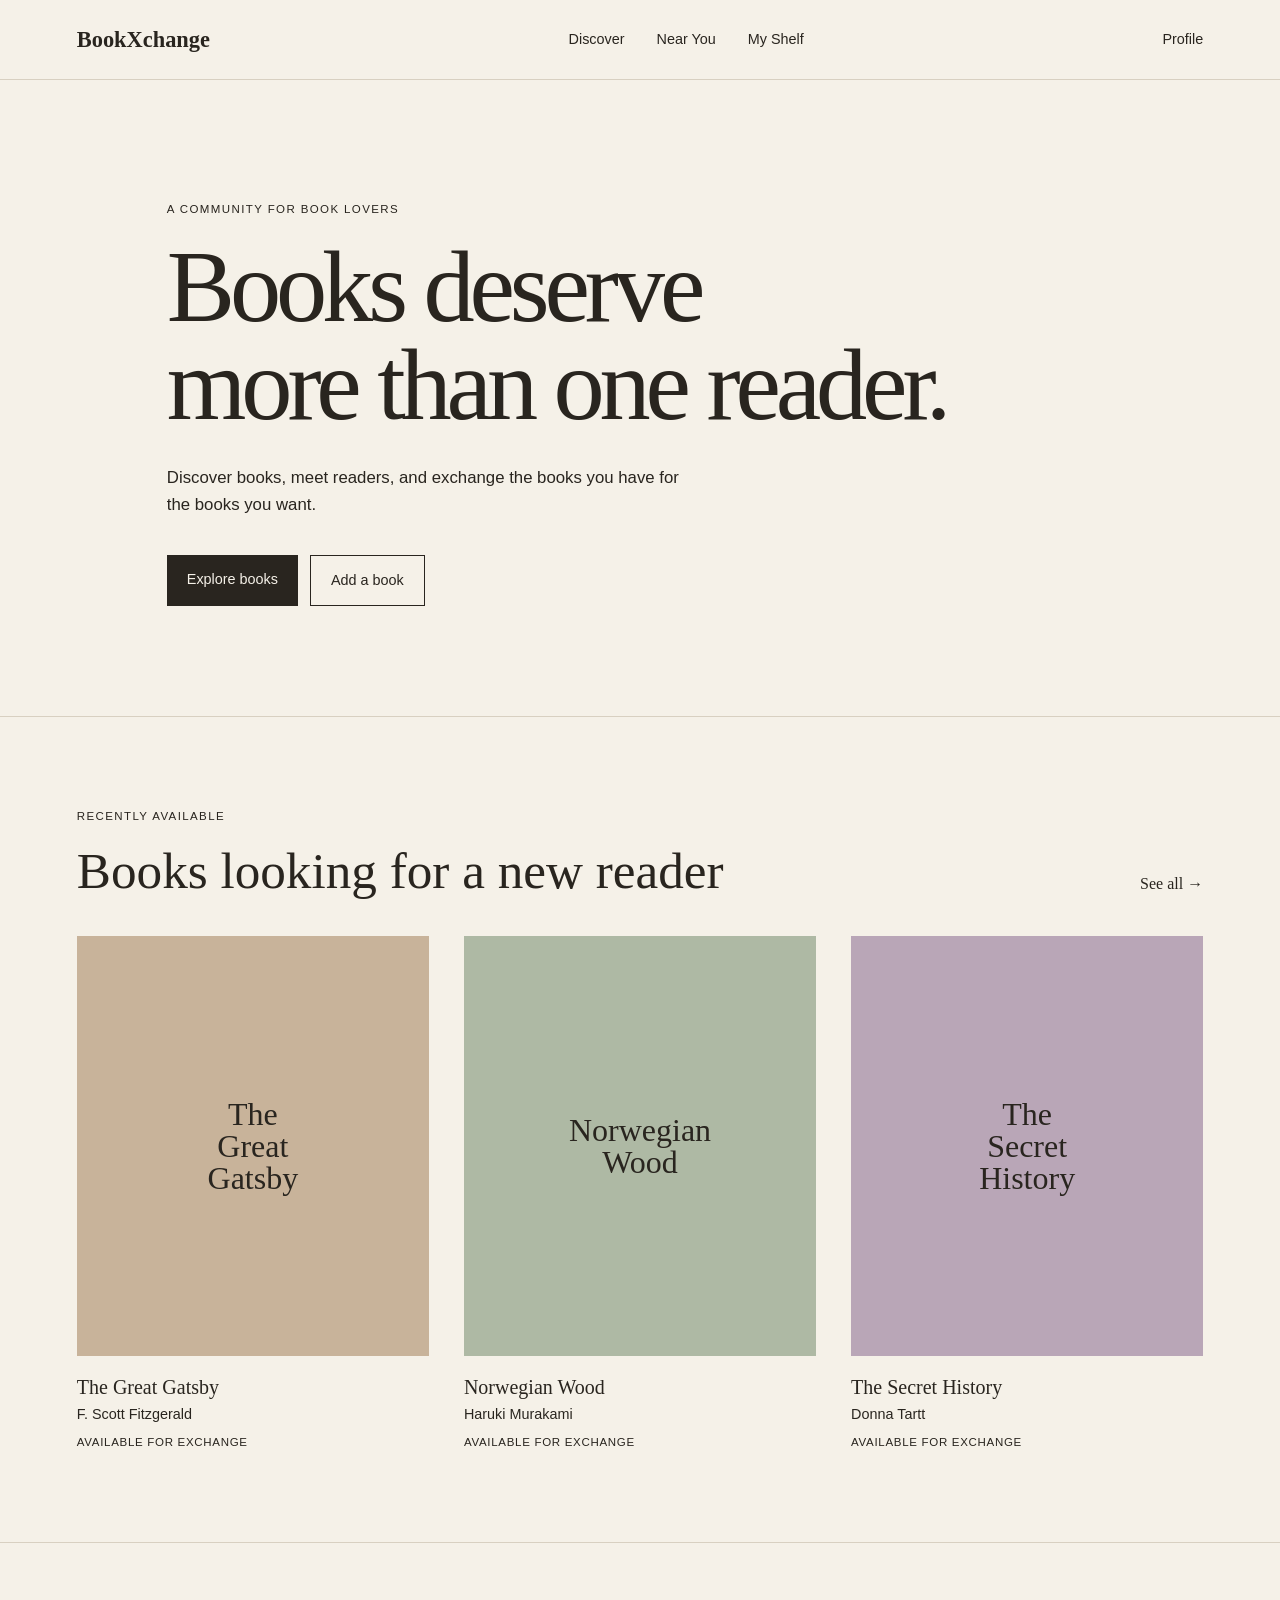
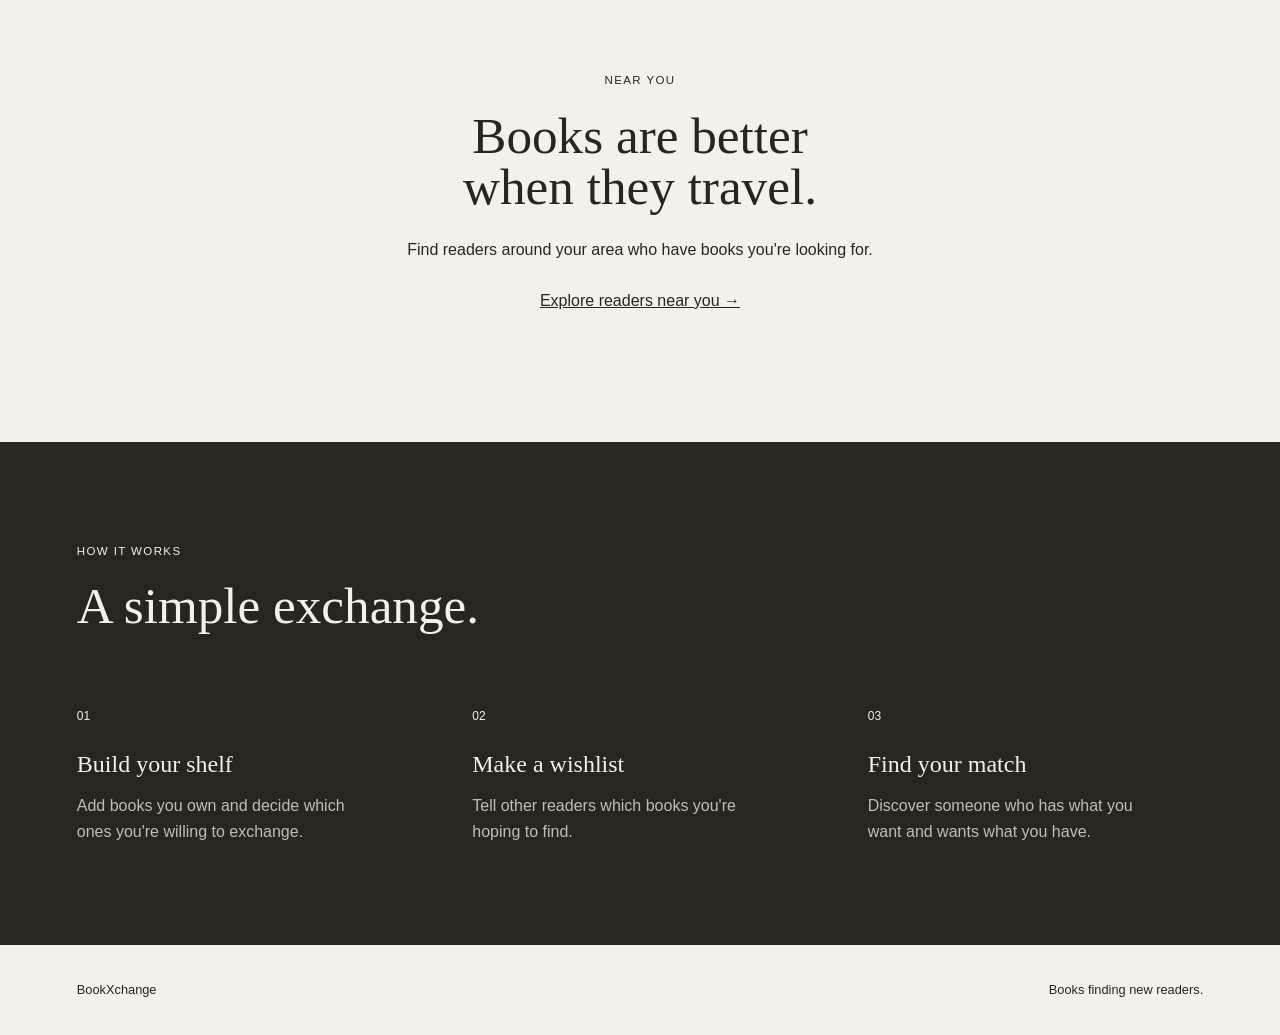
==== index.html @ 3eae217b "rebuild project" ====
<!DOCTYPE html>
<html lang="en">
<head>
    <meta charset="UTF-8">
    <meta name="viewport" content="width=device-width, initial-scale=1.0">
    <title>BookXchange</title>
    <link rel="stylesheet" href="css/style.css">
</head>

<body>

    <header class="navbar">
        <a href="index.html" class="logo">BookXchange</a>

        <nav>
            <a href="discover.html">Discover</a>
            <a href="near-you.html">Near You</a>
            <a href="shelf.html">My Shelf</a>
        </nav>

        <a href="profile.html" class="profile-link">Profile</a>
    </header>


    <main>

        <section class="hero">
            <p class="eyebrow">A community for book lovers</p>

            <h1>
                Books deserve<br>
                more than one reader.
            </h1>

            <p class="hero-text">
                Discover books, meet readers, and exchange the books
                you have for the books you want.
            </p>

            <div class="hero-actions">
                <a href="discover.html" class="button primary">
                    Explore books
                </a>

                <a href="shelf.html" class="button secondary">
                    Add a book
                </a>
            </div>
        </section>


        <section class="section">
            <div class="section-heading">
                <div>
                    <p class="eyebrow">Recently available</p>
                    <h2>Books looking for a new reader</h2>
                </div>

                <a href="discover.html">See all →</a>
            </div>

            <div class="book-grid">

                <article class="book-card">
                    <div class="book-cover cover-one">
                        <span>The<br>Great<br>Gatsby</span>
                    </div>

                    <div class="book-info">
                        <h3>The Great Gatsby</h3>
                        <p>F. Scott Fitzgerald</p>
                        <small>Available for exchange</small>
                    </div>
                </article>


                <article class="book-card">
                    <div class="book-cover cover-two">
                        <span>Norwegian<br>Wood</span>
                    </div>

                    <div class="book-info">
                        <h3>Norwegian Wood</h3>
                        <p>Haruki Murakami</p>
                        <small>Available for exchange</small>
                    </div>
                </article>


                <article class="book-card">
                    <div class="book-cover cover-three">
                        <span>The<br>Secret<br>History</span>
                    </div>

                    <div class="book-info">
                        <h3>The Secret History</h3>
                        <p>Donna Tartt</p>
                        <small>Available for exchange</small>
                    </div>
                </article>

            </div>
        </section>


        <section class="section near-section">

            <div>
                <p class="eyebrow">Near you</p>

                <h2>Books are better<br>when they travel.</h2>

                <p>
                    Find readers around your area who have books
                    you're looking for.
                </p>

                <a href="near-you.html" class="text-link">
                    Explore readers near you →
                </a>
            </div>

        </section>


        <section class="how-it-works">

            <p class="eyebrow">How it works</p>

            <h2>A simple exchange.</h2>

            <div class="steps">

                <div class="step">
                    <span>01</span>
                    <h3>Build your shelf</h3>
                    <p>
                        Add books you own and decide which ones
                        you're willing to exchange.
                    </p>
                </div>

                <div class="step">
                    <span>02</span>
                    <h3>Make a wishlist</h3>
                    <p>
                        Tell other readers which books you're
                        hoping to find.
                    </p>
                </div>

                <div class="step">
                    <span>03</span>
                    <h3>Find your match</h3>
                    <p>
                        Discover someone who has what you want
                        and wants what you have.
                    </p>
                </div>

            </div>

        </section>

    </main>


    <footer>
        <p>BookXchange</p>
        <p>Books finding new readers.</p>
    </footer>


    <script src="js/app.js"></script>

</body>
</html>
---- css/style.css ----
* {
    margin: 0;
    padding: 0;
    box-sizing: border-box;
}

body {
    font-family: Georgia, "Times New Roman", serif;
    background: #f5f1e8;
    color: #29251f;
    line-height: 1.6;
}

a {
    color: inherit;
    text-decoration: none;
}


/* NAVIGATION */

.navbar {
    height: 80px;
    padding: 0 6%;
    display: flex;
    align-items: center;
    justify-content: space-between;
    border-bottom: 1px solid #d8d0c1;
}

.logo {
    font-size: 1.4rem;
    font-weight: bold;
}

.navbar nav {
    display: flex;
    gap: 32px;
}

.navbar nav a,
.profile-link {
    font-family: Arial, sans-serif;
    font-size: 0.9rem;
}


/* HERO */

.hero {
    max-width: 1100px;
    margin: 0 auto;
    padding: 120px 6% 110px;
}

.eyebrow {
    font-family: Arial, sans-serif;
    text-transform: uppercase;
    letter-spacing: 0.12em;
    font-size: 0.72rem;
    margin-bottom: 20px;
}

.hero h1 {
    font-size: clamp(3.5rem, 8vw, 7rem);
    line-height: 0.95;
    font-weight: normal;
    letter-spacing: -0.05em;
    max-width: 900px;
}

.hero-text {
    max-width: 520px;
    margin-top: 32px;
    font-family: Arial, sans-serif;
    font-size: 1.05rem;
}

.hero-actions {
    display: flex;
    gap: 12px;
    margin-top: 36px;
}

.button {
    padding: 13px 20px;
    font-family: Arial, sans-serif;
    font-size: 0.9rem;
}

.button.primary {
    background: #29251f;
    color: #f5f1e8;
}

.button.secondary {
    border: 1px solid #29251f;
}


/* GENERAL SECTIONS */

.section {
    padding: 90px 6%;
    border-top: 1px solid #d8d0c1;
}

.section-heading {
    display: flex;
    justify-content: space-between;
    align-items: end;
    margin-bottom: 40px;
}

.section-heading h2,
.near-section h2,
.how-it-works h2 {
    font-size: clamp(2rem, 4vw, 3.5rem);
    font-weight: normal;
    line-height: 1;
}


/* BOOKS */

.book-grid {
    display: grid;
    grid-template-columns: repeat(3, 1fr);
    gap: 35px;
}

.book-cover {
    height: 420px;
    display: flex;
    align-items: center;
    justify-content: center;
    padding: 30px;
    font-size: 2rem;
    text-align: center;
    line-height: 1;
}

.cover-one {
    background: #c8b39a;
}

.cover-two {
    background: #aeb9a4;
}

.cover-three {
    background: #b9a6b7;
}

.book-info {
    padding-top: 15px;
}

.book-info h3 {
    font-size: 1.25rem;
    font-weight: normal;
}

.book-info p,
.book-info small {
    font-family: Arial, sans-serif;
}

.book-info p {
    font-size: 0.9rem;
}

.book-info small {
    display: block;
    margin-top: 7px;
    font-size: 0.72rem;
    text-transform: uppercase;
    letter-spacing: 0.06em;
}


/* NEAR YOU */

.near-section {
    min-height: 500px;
    display: flex;
    align-items: center;
    justify-content: center;
    text-align: center;
}

.near-section p:not(.eyebrow) {
    max-width: 500px;
    margin: 25px auto;
    font-family: Arial, sans-serif;
}

.text-link {
    font-family: Arial, sans-serif;
    text-decoration: underline;
}


/* HOW IT WORKS */

.how-it-works {
    padding: 100px 6%;
    background: #29251f;
    color: #f5f1e8;
}

.steps {
    display: grid;
    grid-template-columns: repeat(3, 1fr);
    gap: 60px;
    margin-top: 70px;
}

.step span {
    font-family: Arial, sans-serif;
    font-size: 0.75rem;
}

.step h3 {
    font-size: 1.5rem;
    font-weight: normal;
    margin: 18px 0 10px;
}

.step p {
    font-family: Arial, sans-serif;
    max-width: 300px;
    opacity: 0.75;
}


/* FOOTER */

footer {
    padding: 35px 6%;
    display: flex;
    justify-content: space-between;
    font-family: Arial, sans-serif;
    font-size: 0.8rem;
}


/* MOBILE */

@media (max-width: 700px) {

    .navbar nav {
        display: none;
    }

    .hero {
        padding-top: 80px;
    }

    .book-grid,
    .steps {
        grid-template-columns: 1fr;
    }

    .book-cover {
        height: 350px;
    }

    .section-heading {
        align-items: start;
        gap: 20px;
        flex-direction: column;
    }

    footer {
        flex-direction: column;
        gap: 10px;
    }
}

/* DISCOVER PAGE */

.page-intro {
    max-width: 1100px;
    margin: 0 auto;
    padding: 90px 6% 70px;
}

.page-intro h1 {
    font-size: clamp(3.5rem, 8vw, 6rem);
    line-height: 0.95;
    font-weight: normal;
    letter-spacing: -0.05em;
}

.page-intro > p:last-child {
    max-width: 450px;
    margin-top: 30px;
    font-family: Arial, sans-serif;
}


.discover-section {
    padding: 60px 6% 100px;
    border-top: 1px solid #d8d0c1;
}


.discover-tools {
    max-width: 1100px;
    margin: 0 auto 60px;
}


.search-input {
    width: 100%;
    padding: 18px 0;
    border: none;
    border-bottom: 1px solid #29251f;
    background: transparent;
    font-family: Arial, sans-serif;
    font-size: 1rem;
    outline: none;
}


.filter-links {
    display: flex;
    gap: 25px;
    margin-top: 25px;
}

.filter-links button {
    border: none;
    background: none;
    padding: 0;
    font-family: Arial, sans-serif;
    font-size: 0.8rem;
    cursor: pointer;
}

.filter-links button:first-child {
    text-decoration: underline;
}


.discover-grid {
    max-width: 1100px;
    margin: 0 auto;
    display: grid;
    grid-template-columns: repeat(4, 1fr);
    gap: 45px 25px;
}


.discover-book .book-cover {
    height: 390px;
}


.discover-info {
    padding-top: 14px;
}


.discover-info h2 {
    font-size: 1.2rem;
    font-weight: normal;
}


.discover-info > p {
    font-family: Arial, sans-serif;
    font-size: 0.85rem;
}


.book-meta {
    display: flex;
    justify-content: space-between;
    gap: 10px;
    margin-top: 12px;
    font-family: Arial, sans-serif;
    font-size: 0.68rem;
    text-transform: uppercase;
    letter-spacing: 0.04em;
}


.cover-four {
    background: #c4aa8b;
}


@media (max-width: 900px) {

    .discover-grid {
        grid-template-columns: repeat(2, 1fr);
    }

}


@media (max-width: 600px) {

    .discover-grid {
        grid-template-columns: 1fr;
    }

    .filter-links {
        overflow-x: auto;
        padding-bottom: 10px;
    }

}

/* NEAR YOU PAGE */

.location-strip {
    border-top: 1px solid #d8d0c1;
    border-bottom: 1px solid #d8d0c1;
    padding: 35px 6%;
    display: flex;
    justify-content: space-between;
    align-items: end;
}

.location-strip h2 {
    font-size: 1.5rem;
    font-weight: normal;
}

.location-strip > p {
    font-family: Arial, sans-serif;
    font-size: 0.8rem;
}


.readers-section {
    padding: 90px 6% 110px;
}


.reader-list {
    max-width: 1100px;
    margin: 60px auto 0;
}


.reader {
    display: grid;
    grid-template-columns: 60px 1.5fr 1.5fr 140px;
    gap: 30px;
    align-items: center;
    padding: 30px 0;
    border-top: 1px solid #d8d0c1;
}


.reader:last-child {
    border-bottom: 1px solid #d8d0c1;
}


.reader-number {
    font-family: Arial, sans-serif;
    font-size: 0.75rem;
}


.reader-info h3 {
    font-size: 1.5rem;
    font-weight: normal;
}


.reader-info p {
    max-width: 280px;
    margin: 5px 0 10px;
    font-family: Arial, sans-serif;
    font-size: 0.85rem;
}


.reader-info span {
    font-family: Arial, sans-serif;
    font-size: 0.7rem;
    text-transform: uppercase;
}


.reader-books {
    display: flex;
    flex-direction: column;
    gap: 4px;
}


.reader-books p {
    margin-bottom: 5px;
    font-family: Arial, sans-serif;
    font-size: 0.65rem;
    text-transform: uppercase;
    letter-spacing: 0.08em;
}


.reader-books strong {
    font-size: 0.95rem;
    font-weight: normal;
}


.reader-link {
    font-family: Arial, sans-serif;
    font-size: 0.8rem;
    text-decoration: underline;
    text-align: right;
}


@media (max-width: 750px) {

    .location-strip {
        align-items: start;
        flex-direction: column;
        gap: 15px;
    }

    .reader {
        grid-template-columns: 40px 1fr;
        gap: 15px;
    }

    .reader-books {
        grid-column: 2;
    }

    .reader-link {
        grid-column: 2;
        text-align: left;
    }

}

/* MY SHELF */

.shelf-intro {
    display: flex;
    justify-content: space-between;
    align-items: end;
}

.shelf-section {
    padding: 80px 6% 100px;
    border-top: 1px solid #d8d0c1;
}

.shelf-heading {
    max-width: 1100px;
    margin: 0 auto 50px;
    display: flex;
    justify-content: space-between;
    align-items: end;
}

.shelf-heading h2 {
    font-size: clamp(2rem, 4vw, 3rem);
    font-weight: normal;
    line-height: 1;
}

.shelf-heading > span {
    font-family: Arial, sans-serif;
    font-size: 0.75rem;
}

.shelf-grid {
    max-width: 1100px;
    margin: 0 auto;
    display: grid;
    grid-template-columns: repeat(3, 1fr);
    gap: 35px;
}

.shelf-book .book-cover {
    height: 420px;
}

.shelf-book-info {
    padding-top: 15px;
}

.shelf-book-info h3 {
    font-size: 1.2rem;
    font-weight: normal;
}

.shelf-book-info p {
    font-family: Arial, sans-serif;
    font-size: 0.85rem;
}

.status {
    display: inline-block;
    margin-top: 8px;
    font-family: Arial, sans-serif;
    font-size: 0.65rem;
    text-transform: uppercase;
    letter-spacing: 0.06em;
}

.secondary-shelf {
    background: #ebe5d9;
}

.library-list {
    max-width: 1100px;
    margin: 0 auto;
}

.library-book {
    display: grid;
    grid-template-columns: 60px 1fr 100px;
    align-items: center;
    padding: 22px 0;
    border-top: 1px solid #d0c8ba;
}

.library-book:last-child {
    border-bottom: 1px solid #d0c8ba;
}

.library-book > span {
    font-family: Arial, sans-serif;
    font-size: 0.7rem;
}

.library-book > span:last-child {
    text-align: right;
    text-transform: uppercase;
    letter-spacing: 0.05em;
}

.library-book h3 {
    font-size: 1.15rem;
    font-weight: normal;
}

.library-book p {
    font-family: Arial, sans-serif;
    font-size: 0.8rem;
}


@media (max-width: 700px) {

    .shelf-intro {
        align-items: start;
        flex-direction: column;
        gap: 30px;
    }

    .shelf-grid {
        grid-template-columns: 1fr;
    }

    .shelf-heading {
        align-items: start;
        flex-direction: column;
        gap: 15px;
    }

    .library-book {
        grid-template-columns: 35px 1fr;
        gap: 10px;
    }

    .library-book > span:last-child {
        grid-column: 2;
        text-align: left;
    }

}

/* WISHLIST */

.wishlist-section {
    padding: 80px 6% 110px;
    border-top: 1px solid #d8d0c1;
}

.wishlist-heading {
    max-width: 1100px;
    margin: 0 auto 55px;
    display: flex;
    justify-content: space-between;
    align-items: end;
}

.wishlist-heading h2 {
    font-size: clamp(2rem, 4vw, 3rem);
    font-weight: normal;
    line-height: 1;
}

.wishlist-list {
    max-width: 1100px;
    margin: 0 auto;
}

.wishlist-book {
    display: grid;
    grid-template-columns: 60px 1.3fr 1.5fr 100px;
    gap: 30px;
    align-items: center;
    padding: 28px 0;
    border-top: 1px solid #d8d0c1;
}

.wishlist-book:last-child {
    border-bottom: 1px solid #d8d0c1;
}

.wishlist-number {
    font-family: Arial, sans-serif;
    font-size: 0.7rem;
}

.wishlist-main h3 {
    font-size: 1.3rem;
    font-weight: normal;
}

.wishlist-main p {
    font-family: Arial, sans-serif;
    font-size: 0.8rem;
}

.wishlist-note span {
    display: block;
    margin-bottom: 4px;
    font-family: Arial, sans-serif;
    font-size: 0.65rem;
    text-transform: uppercase;
    letter-spacing: 0.06em;
}

.wishlist-note p {
    font-family: Arial, sans-serif;
    font-size: 0.8rem;
}

.wishlist-status {
    font-family: Arial, sans-serif;
    font-size: 0.65rem;
    text-transform: uppercase;
    letter-spacing: 0.06em;
    text-align: right;
}


@media (max-width: 750px) {

    .wishlist-heading {
        align-items: start;
        flex-direction: column;
        gap: 25px;
    }

    .wishlist-book {
        grid-template-columns: 35px 1fr;
        gap: 12px;
    }

    .wishlist-note,
    .wishlist-status {
        grid-column: 2;
        text-align: left;
    }

}

/* MATCHES */

.matches-section {
    padding: 80px 6% 110px;
    border-top: 1px solid #d8d0c1;
}

.match-list {
    max-width: 1100px;
    margin: 60px auto 0;
}

.match {
    padding: 35px 0;
    border-top: 1px solid #d8d0c1;
}

.match:last-child {
    border-bottom: 1px solid #d8d0c1;
}

.match-person {
    display: flex;
    align-items: center;
    gap: 15px;
    margin-bottom: 35px;
}

.match-avatar {
    width: 45px;
    height: 45px;
    border: 1px solid #29251f;
    border-radius: 50%;
    display: flex;
    align-items: center;
    justify-content: center;
    font-family: Arial, sans-serif;
}

.match-person h3 {
    font-size: 1.3rem;
    font-weight: normal;
}

.match-person p {
    font-family: Arial, sans-serif;
    font-size: 0.7rem;
}

.exchange {
    display: grid;
    grid-template-columns: 1fr 80px 1fr;
    align-items: center;
    max-width: 750px;
    margin-left: 60px;
}

.exchange-side span {
    display: block;
    margin-bottom: 8px;
    font-family: Arial, sans-serif;
    font-size: 0.65rem;
    text-transform: uppercase;
    letter-spacing: 0.06em;
}

.exchange-side strong {
    display: block;
    font-size: 1.4rem;
    font-weight: normal;
}

.exchange-side small {
    display: block;
    margin-top: 3px;
    font-family: Arial, sans-serif;
    font-size: 0.75rem;
}

.exchange-arrow {
    text-align: center;
    font-size: 1.5rem;
}

.match-reason {
    display: flex;
    justify-content: space-between;
    align-items: end;
    margin: 30px 0 0 60px;
    max-width: 750px;
}

.match-reason p {
    max-width: 500px;
    font-family: Arial, sans-serif;
    font-size: 0.8rem;
}

.match-reason a {
    font-family: Arial, sans-serif;
    font-size: 0.75rem;
    text-decoration: underline;
}


@media (max-width: 700px) {

    .exchange {
        grid-template-columns: 1fr;
        gap: 20px;
        margin-left: 0;
    }

    .exchange-arrow {
        text-align: left;
    }

    .match-reason {
        flex-direction: column;
        align-items: start;
        gap: 15px;
        margin-left: 0;
    }

}

/* PROFILE */

.profile-header {
    max-width: 1100px;
    margin: 0 auto;
    padding: 100px 6%;
    display: flex;
    gap: 45px;
    align-items: center;
}

.profile-avatar {
    width: 140px;
    height: 140px;
    border: 1px solid #29251f;
    border-radius: 50%;
    display: flex;
    align-items: center;
    justify-content: center;
    font-size: 3rem;
}

.profile-intro h1 {
    font-size: clamp(3rem, 6vw, 5rem);
    font-weight: normal;
    line-height: 1;
}

.profile-location {
    margin-top: 8px;
    font-family: Arial, sans-serif;
    font-size: 0.75rem;
}

.profile-bio {
    max-width: 500px;
    margin-top: 22px;
    font-family: Arial, sans-serif;
}

.genres {
    display: flex;
    flex-wrap: wrap;
    gap: 8px;
    margin-top: 20px;
}

.genres span {
    padding: 6px 10px;
    border: 1px solid #bdb5a7;
    font-family: Arial, sans-serif;
    font-size: 0.65rem;
}


.profile-reading {
    border-top: 1px solid #d8d0c1;
    border-bottom: 1px solid #d8d0c1;
    padding: 45px 6%;
    display: grid;
    grid-template-columns: 2fr 1fr;
    gap: 40px;
}

.currently-reading h2 {
    font-size: 2rem;
    font-weight: normal;
}

.currently-reading > p:last-child {
    font-family: Arial, sans-serif;
    font-size: 0.8rem;
}

.member-info {
    border-left: 1px solid #d8d0c1;
    padding-left: 40px;
}

.member-info > p:last-child {
    font-family: Arial, sans-serif;
    font-size: 0.85rem;
}


.profile-shelf {
    padding: 90px 6% 110px;
}

.profile-books {
    max-width: 1100px;
    margin: 60px auto 0;
    display: grid;
    grid-template-columns: repeat(3, 1fr);
    gap: 35px;
}

.mini-cover {
    height: 350px;
    display: flex;
    align-items: center;
    justify-content: center;
    text-align: center;
    padding: 30px;
    font-size: 1.5rem;
    line-height: 1;
}

.profile-book h3 {
    margin-top: 14px;
    font-size: 1.15rem;
    font-weight: normal;
}

.profile-book p {
    font-family: Arial, sans-serif;
    font-size: 0.8rem;
}


.profile-history {
    padding: 90px 6% 110px;
    border-top: 1px solid #d8d0c1;
}

.profile-history > h2 {
    max-width: 1100px;
    margin: 0 auto 55px;
    font-size: clamp(2rem, 4vw, 3rem);
    font-weight: normal;
}

.history-row {
    max-width: 1100px;
    margin: 0 auto;
    padding: 25px 0;
    border-top: 1px solid #d8d0c1;
    display: flex;
    justify-content: space-between;
    align-items: center;
}

.history-row:last-child {
    border-bottom: 1px solid #d8d0c1;
}

.history-row div {
    display: flex;
    gap: 15px;
    align-items: center;
}

.history-row strong {
    font-size: 1rem;
    font-weight: normal;
}

.history-row span {
    font-family: Arial, sans-serif;
}

.history-row p {
    font-family: Arial, sans-serif;
    font-size: 0.7rem;
}


@media (max-width: 700px) {

    .profile-header {
        align-items: start;
        flex-direction: column;
    }

    .profile-reading {
        grid-template-columns: 1fr;
    }

    .member-info {
        border-left: none;
        border-top: 1px solid #d8d0c1;
        padding: 25px 0 0;
    }

    .profile-books {
        grid-template-columns: 1fr;
    }

    .history-row {
        align-items: start;
        flex-direction: column;
        gap: 12px;
    }

}
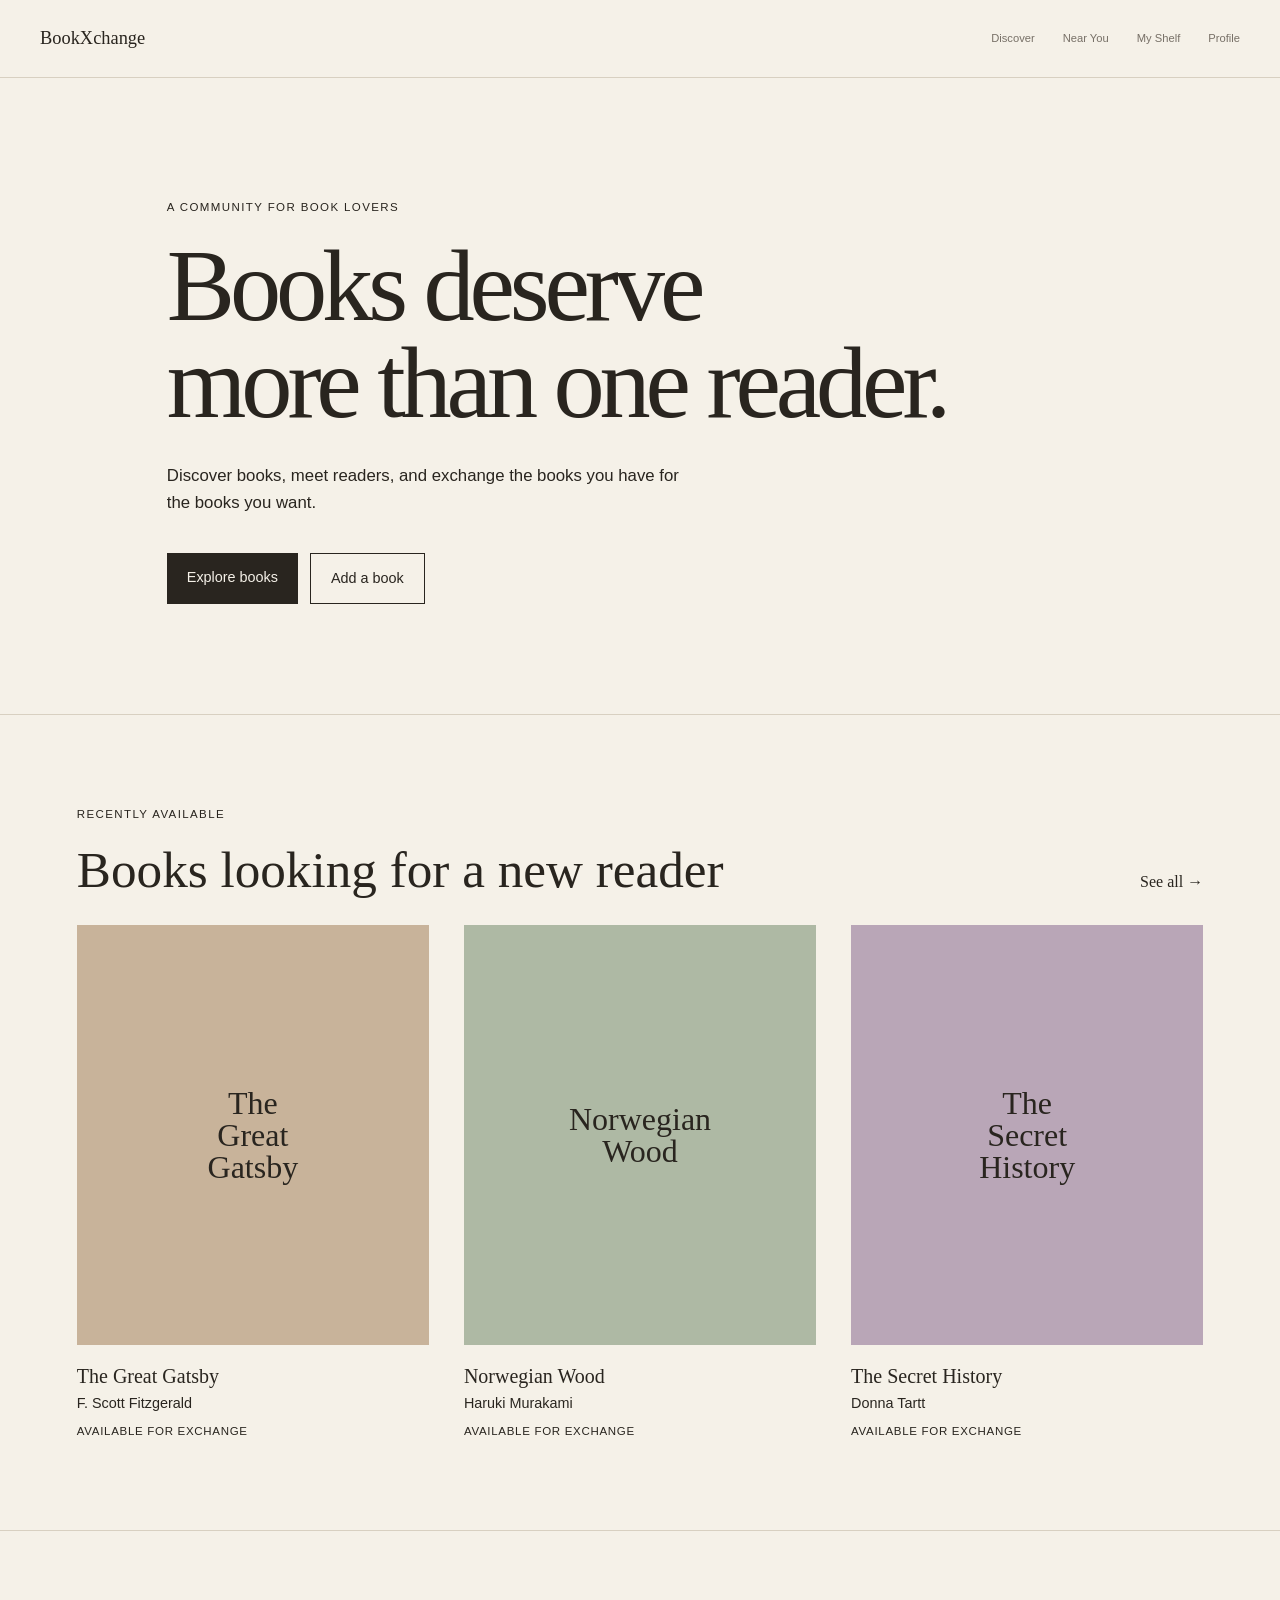
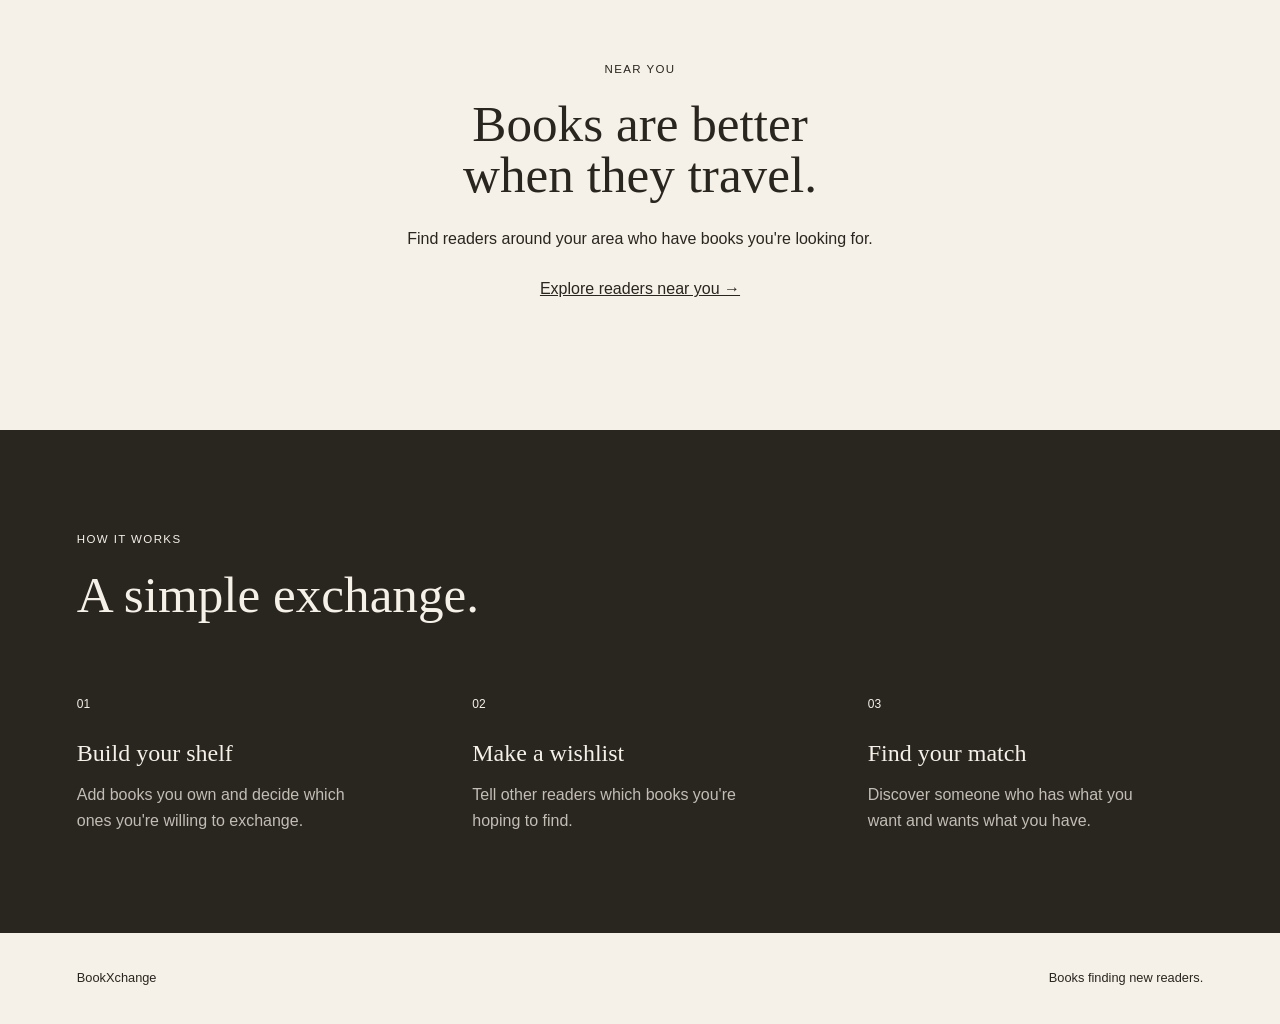
==== commit b65a71a5: "refactor navigation; update header structure and styling across multiple pages" ====
--- a/index.html
+++ b/index.html
@@ -1,5 +1,6 @@
 <!DOCTYPE html>
 <html lang="en">
+
 <head>
     <meta charset="UTF-8">
     <meta name="viewport" content="width=device-width, initial-scale=1.0">
@@ -9,16 +10,19 @@
 
 <body>
 
-    <header class="navbar">
-        <a href="index.html" class="logo">BookXchange</a>
+    <header class="site-header">
 
-        <nav>
+        <a href="index.html" class="site-logo">
+            BookXchange
+        </a>
+
+        <nav class="site-nav">
             <a href="discover.html">Discover</a>
             <a href="near-you.html">Near You</a>
             <a href="shelf.html">My Shelf</a>
+            <a href="profile.html">Profile</a>
         </nav>
 
-        <a href="profile.html" class="profile-link">Profile</a>
     </header>
 
 
@@ -174,4 +178,5 @@
     <script src="js/app.js"></script>
 
 </body>
+
 </html>
--- a/css/style.css
+++ b/css/style.css
@@ -1101,4 +1101,2132 @@
         gap: 12px;
     }
 
+}
+
+.book-cover {
+    overflow: hidden;
+}
+
+.book-cover img {
+    width: 100%;
+    height: 100%;
+    object-fit: cover;
+    display: block;
+}
+
+/* =================================
+   ADD BOOK MODAL
+================================= */
+
+.add-book-section {
+    position: fixed;
+    inset: 0;
+    z-index: 1000;
+
+    display: flex;
+    align-items: flex-start;
+    justify-content: center;
+
+    padding: 70px 24px;
+    box-sizing: border-box;
+
+    background: rgba(41, 37, 31, 0.42);
+
+    opacity: 0;
+    visibility: hidden;
+    pointer-events: none;
+
+    transition:
+        opacity 0.25s ease,
+        visibility 0.25s ease;
+}
+
+.add-book-section.is-open {
+    opacity: 1;
+    visibility: visible;
+    pointer-events: auto;
+}
+
+.add-book-section > .shelf-heading,
+.add-book-section > form {
+    position: relative;
+    z-index: 1;
+}
+
+.add-book-section::before {
+    content: "";
+    position: absolute;
+    inset: 0;
+}
+
+/* The actual panel */
+
+.add-book-section {
+    overflow-y: auto;
+}
+
+.add-book-section .shelf-heading,
+#add-book-form {
+    width: min(100%, 620px);
+}
+
+.add-book-section .shelf-heading {
+    display: none;
+}
+
+#add-book-form {
+    background: #f5f1e8;
+    border: 1px solid #d8d0c1;
+
+    padding: 36px 38px 40px;
+
+    box-sizing: border-box;
+
+    transform: translateY(30px);
+    transition: transform 0.3s ease;
+}
+
+.add-book-section.is-open #add-book-form {
+    transform: translateY(0);
+}
+
+#add-book-form label {
+    display: block;
+
+    margin: 0 0 8px;
+
+    font-family: Arial, sans-serif;
+    font-size: 0.7rem;
+    letter-spacing: 0.12em;
+    text-transform: uppercase;
+
+    color: #5d574e;
+}
+
+#add-book-form input[type="text"],
+#add-book-form select,
+#add-book-form textarea {
+    display: block;
+
+    width: 100%;
+    box-sizing: border-box;
+
+    margin-bottom: 20px;
+
+    padding: 14px 15px;
+
+    border: 1px solid #cfc6b7;
+    border-radius: 0;
+
+    background: #faf8f2;
+    color: #29251f;
+
+    font-family: Arial, sans-serif;
+    font-size: 0.95rem;
+}
+
+#add-book-form input[type="text"],
+#add-book-form select {
+    height: 50px;
+}
+
+#add-book-form textarea {
+    min-height: 120px;
+    resize: vertical;
+    line-height: 1.5;
+}
+
+#add-book-form input[type="text"]:focus,
+#add-book-form select:focus,
+#add-book-form textarea:focus {
+    outline: none;
+    border-color: #29251f;
+}
+
+#add-book-form input[type="file"] {
+    display: block;
+
+    width: 100%;
+    box-sizing: border-box;
+
+    margin-bottom: 20px;
+    padding: 18px;
+
+    border: 1px dashed #c5bcad;
+
+    background: #faf8f2;
+
+    font-family: Arial, sans-serif;
+    font-size: 0.8rem;
+
+    color: #5d574e;
+
+    cursor: pointer;
+}
+
+#add-book-form input[type="file"]::file-selector-button {
+    margin-right: 12px;
+
+    padding: 9px 13px;
+
+    border: 1px solid #29251f;
+    background: #29251f;
+    color: #f5f1e8;
+
+    font-family: Arial, sans-serif;
+    font-size: 0.72rem;
+
+    cursor: pointer;
+}
+
+/* =================================
+   EDIT / DELETE CONTROLS
+================================= */
+
+.shelf-book .shelf-book-info .book-actions {
+    display: flex !important;
+    align-items: center !important;
+    gap: 8px !important;
+    margin-top: 16px !important;
+}
+
+.shelf-book .shelf-book-info .book-actions button.edit-book,
+.shelf-book .shelf-book-info .book-actions button.delete-book {
+    display: inline-block !important;
+
+    width: auto !important;
+    height: auto !important;
+
+    margin: 0 !important;
+
+    padding: 7px 12px !important;
+
+    border: 1px solid #cfc6b7 !important;
+    border-radius: 0 !important;
+
+    background: transparent !important;
+    color: #29251f !important;
+
+    font-family: Arial, sans-serif !important;
+    font-size: 0.7rem !important;
+    font-weight: normal !important;
+    letter-spacing: 0.04em !important;
+
+    cursor: pointer !important;
+
+    box-shadow: none !important;
+
+    transition:
+        background 0.2s ease,
+        color 0.2s ease,
+        border-color 0.2s ease !important;
+}
+
+.shelf-book .shelf-book-info .book-actions button.edit-book:hover {
+    background: #29251f !important;
+    border-color: #29251f !important;
+    color: #f5f1e8 !important;
+}
+
+.shelf-book .shelf-book-info .book-actions button.delete-book {
+    color: #6d665d !important;
+}
+
+.shelf-book .shelf-book-info .book-actions button.delete-book:hover {
+    background: #e5ddd1 !important;
+    border-color: #bdb3a4 !important;
+    color: #29251f !important;
+}
+
+button.edit-book,
+button.delete-book {
+    appearance: none;
+    -webkit-appearance: none;
+
+    display: inline-flex;
+    align-items: center;
+    justify-content: center;
+
+    padding: 8px 14px !important;
+    margin: 16px 0 0 0 !important;
+
+    border: 1px solid #29251f !important;
+    border-radius: 0 !important;
+
+    background: transparent !important;
+    color: #29251f !important;
+
+    font-family: Arial, sans-serif !important;
+    font-size: 12px !important;
+    line-height: 1 !important;
+
+    cursor: pointer !important;
+
+    box-shadow: none !important;
+}
+
+button.edit-book:hover {
+    background: #29251f !important;
+    color: #f5f1e8 !important;
+}
+
+button.delete-book {
+    border-color: #bdb3a4 !important;
+    color: #6d665d !important;
+}
+
+button.delete-book:hover {
+    background: #e5ddd1 !important;
+    color: #29251f !important;
+}
+
+/* =================================
+   ADD BOOK MODAL PANEL
+================================= */
+
+.add-book-panel {
+    position: relative;
+
+    width: min(100%, 620px);
+    max-height: calc(100vh - 100px);
+
+    overflow-y: auto;
+
+    padding: 36px 38px 40px;
+
+    box-sizing: border-box;
+
+    background: #f5f1e8;
+    border: 1px solid #d8d0c1;
+
+    transform: translateY(30px);
+
+    transition: transform 0.3s ease;
+}
+
+.add-book-section.is-open .add-book-panel {
+    transform: translateY(0);
+}
+
+.add-book-panel .shelf-heading {
+    display: block;
+    width: 100%;
+    margin-bottom: 28px;
+}
+
+.add-book-panel #add-book-form {
+    width: 100%;
+    margin-top: 0;
+}
+
+.close-add-book {
+    position: absolute;
+    top: 18px;
+    right: 20px;
+
+    width: 34px;
+    height: 34px;
+
+    display: flex;
+    align-items: center;
+    justify-content: center;
+
+    border: none !important;
+    background: transparent !important;
+    color: #29251f !important;
+
+    font-family: Arial, sans-serif !important;
+    font-size: 25px !important;
+    font-weight: 300 !important;
+    line-height: 1 !important;
+
+    padding: 0 !important;
+    margin: 0 !important;
+
+    cursor: pointer !important;
+}
+
+.close-add-book:hover {
+    background: transparent !important;
+    color: #777067 !important;
+}
+
+.empty-library {
+    padding: 28px 0;
+    border-top: 1px solid #d8d0c1;
+    border-bottom: 1px solid #d8d0c1;
+}
+
+.empty-library p {
+    margin: 0;
+    color: #777067;
+    font-family: Arial, sans-serif;
+    font-size: 0.9rem;
+}
+
+.shelf-book .shelf-book-info .book-actions button.keep-book {
+    appearance: none;
+    -webkit-appearance: none;
+
+    display: inline-flex;
+    align-items: center;
+    justify-content: center;
+
+    padding: 7px 12px !important;
+    margin: 0 !important;
+
+    border: 1px solid #29251f !important;
+    border-radius: 0 !important;
+
+    background: #29251f !important;
+    color: #f5f1e8 !important;
+
+    font-family: Arial, sans-serif !important;
+    font-size: 0.7rem !important;
+    font-weight: normal !important;
+    letter-spacing: 0.04em !important;
+    line-height: 1 !important;
+
+    cursor: pointer !important;
+    box-shadow: none !important;
+
+    transition:
+        background 0.2s ease,
+        color 0.2s ease,
+        border-color 0.2s ease !important;
+}
+
+.shelf-book .shelf-book-info .book-actions button.keep-book:hover {
+    background: transparent !important;
+    color: #29251f !important;
+}
+
+/* =================================
+   LIBRARY CONTROLS
+================================= */
+
+.library-book .make-available {
+    appearance: none;
+    -webkit-appearance: none;
+
+    display: inline-flex;
+    align-items: center;
+    justify-content: center;
+
+    padding: 7px 12px;
+
+    border: 1px solid #cfc6b7;
+    border-radius: 0;
+
+    background: transparent;
+    color: #6d665d;
+
+    font-family: Arial, sans-serif;
+    font-size: 0.7rem;
+    font-weight: normal;
+    letter-spacing: 0.04em;
+    line-height: 1;
+
+    cursor: pointer;
+    box-shadow: none;
+
+    transition:
+        background 0.2s ease,
+        color 0.2s ease,
+        border-color 0.2s ease;
+}
+
+.library-book .make-available:hover {
+    background: #29251f;
+    border-color: #29251f;
+    color: #f5f1e8;
+}
+
+@media (max-width: 700px) {
+
+    .library-book {
+        grid-template-columns: 35px 1fr;
+        gap: 10px;
+    }
+
+    .library-book .make-available {
+        grid-column: 2;
+        justify-self: start;
+        margin-top: 8px;
+    }
+
+}
+
+/* =================================
+   EMPTY SHELF
+================================= */
+
+.empty-shelf {
+    padding: 35px 0;
+    border-top: 1px solid #d8d0c1;
+    border-bottom: 1px solid #d8d0c1;
+}
+
+.empty-shelf p {
+    margin: 0 0 12px;
+    color: #777067;
+    font-family: Arial, sans-serif;
+    font-size: 0.9rem;
+}
+
+.empty-shelf-link {
+    appearance: none;
+    border: none;
+    padding: 0;
+    background: transparent;
+    color: #29251f;
+    font-family: Arial, sans-serif;
+    font-size: 0.75rem;
+    text-decoration: underline;
+    cursor: pointer;
+}
+
+.empty-shelf-link:hover {
+    opacity: 0.6;
+}
+
+/* =========================
+   DISCOVER
+========================= */
+
+.discover-intro {
+    max-width: 900px;
+}
+
+.discover-intro .intro-copy {
+    max-width: 500px;
+    margin-top: 18px;
+    color: #777067;
+    font-family: Arial, sans-serif;
+    font-size: 0.9rem;
+    line-height: 1.7;
+}
+
+
+/* Search + filters */
+
+.discover-controls {
+    margin: 55px 0 70px;
+}
+
+.search-wrap {
+    max-width: 620px;
+}
+
+#book-search {
+    width: 100%;
+    padding: 16px 0;
+    border: none;
+    border-bottom: 1px solid #bdb3a4;
+    border-radius: 0;
+    outline: none;
+    background: transparent;
+    color: #29251f;
+    font-family: Arial, sans-serif;
+    font-size: 0.95rem;
+}
+
+#book-search::placeholder {
+    color: #9a9187;
+}
+
+#book-search:focus {
+    border-bottom-color: #29251f;
+}
+
+
+/* Filters */
+
+.category-filters {
+    display: flex;
+    flex-wrap: wrap;
+    gap: 10px;
+    margin-top: 25px;
+}
+
+.filter-button {
+    appearance: none;
+    border: 1px solid #cfc6b7;
+    border-radius: 0;
+    padding: 8px 14px;
+    background: transparent;
+    color: #6d665d;
+    font-family: Arial, sans-serif;
+    font-size: 0.72rem;
+    letter-spacing: 0.03em;
+    cursor: pointer;
+    transition:
+        background 0.2s ease,
+        color 0.2s ease,
+        border-color 0.2s ease;
+}
+
+.filter-button:hover {
+    border-color: #29251f;
+    color: #29251f;
+}
+
+.filter-button.active {
+    border-color: #29251f;
+    background: #29251f;
+    color: #f5f1e8;
+}
+
+
+/* Section */
+
+.discover-section {
+    margin-bottom: 100px;
+}
+
+.section-heading {
+    display: flex;
+    align-items: flex-end;
+    justify-content: space-between;
+    gap: 30px;
+    margin-bottom: 30px;
+}
+
+.section-heading h2 {
+    margin: 0;
+}
+
+#discover-count {
+    color: #777067;
+    font-family: Arial, sans-serif;
+    font-size: 0.75rem;
+    white-space: nowrap;
+}
+
+
+/* Book grid */
+
+.discover-grid {
+    display: grid;
+    grid-template-columns: repeat(3, 1fr);
+    gap: 45px 28px;
+}
+
+.discover-book {
+    min-width: 0;
+}
+
+.discover-book-cover {
+    aspect-ratio: 3 / 4;
+    overflow: hidden;
+    margin-bottom: 18px;
+    background: #e5ddd1;
+}
+
+.discover-book-cover img {
+    width: 100%;
+    height: 100%;
+    object-fit: cover;
+    display: block;
+}
+
+.discover-book-cover.placeholder {
+    display: flex;
+    align-items: flex-end;
+    padding: 22px;
+    background: #d8d0c1;
+}
+
+.discover-book-cover.placeholder span {
+    max-width: 80%;
+    color: #29251f;
+    font-family: Georgia, serif;
+    font-size: 1.3rem;
+    line-height: 1.15;
+}
+
+.discover-book-info h3 {
+    margin: 0 0 5px;
+    font-family: Georgia, serif;
+    font-size: 1.05rem;
+    font-weight: normal;
+}
+
+.discover-book-info .author {
+    margin: 0;
+    color: #777067;
+    font-family: Arial, sans-serif;
+    font-size: 0.78rem;
+}
+
+.discover-book-info .condition {
+    display: inline-block;
+    margin-top: 12px;
+    color: #777067;
+    font-family: Arial, sans-serif;
+    font-size: 0.68rem;
+    letter-spacing: 0.04em;
+    text-transform: uppercase;
+}
+
+
+/* Empty state */
+
+.discover-empty {
+    grid-column: 1 / -1;
+    padding: 50px 0;
+    border-top: 1px solid #d8d0c1;
+    border-bottom: 1px solid #d8d0c1;
+}
+
+.discover-empty p {
+    margin: 0;
+    color: #777067;
+    font-family: Arial, sans-serif;
+    font-size: 0.9rem;
+}
+
+
+/* Mobile */
+
+@media (max-width: 700px) {
+
+    .discover-controls {
+        margin: 40px 0 55px;
+    }
+
+    .discover-grid {
+        grid-template-columns: repeat(2, 1fr);
+        gap: 35px 18px;
+    }
+
+    .section-heading {
+        align-items: flex-start;
+        flex-direction: column;
+        gap: 8px;
+    }
+
+}
+
+@media (max-width: 480px) {
+
+    .discover-grid {
+        grid-template-columns: 1fr;
+    }
+
+}
+
+.discover-intro,
+.discover-controls,
+.discover-section {
+    padding-left: 40px;
+    padding-right: 40px;
+}
+
+.discover-intro,
+.discover-controls,
+.discover-section {
+    padding-left: 40px;
+    padding-right: 40px;
+}
+
+/* =========================
+   CLICKABLE DISCOVER BOOKS
+========================= */
+
+.clickable-book {
+    cursor: pointer;
+}
+
+.clickable-book .discover-book-cover {
+    transition: transform 0.3s ease;
+}
+
+.clickable-book:hover .discover-book-cover {
+    transform: translateY(-4px);
+}
+
+.clickable-book:hover h3 {
+    text-decoration: underline;
+    text-decoration-thickness: 1px;
+    text-underline-offset: 4px;
+}
+
+/* =========================
+   BOOK DETAIL MODAL
+========================= */
+
+.book-detail-modal {
+    position: fixed;
+    inset: 0;
+    z-index: 1000;
+
+    display: flex;
+    align-items: center;
+    justify-content: center;
+
+    padding: 30px;
+
+    opacity: 0;
+    visibility: hidden;
+
+    transition:
+        opacity 0.25s ease,
+        visibility 0.25s ease;
+}
+
+.book-detail-modal.is-open {
+    opacity: 1;
+    visibility: visible;
+}
+
+.book-detail-overlay {
+    position: absolute;
+    inset: 0;
+
+    background: rgba(41, 37, 31, 0.45);
+}
+
+.book-detail-panel {
+    position: relative;
+    z-index: 1;
+
+    display: grid;
+    grid-template-columns: 280px 1fr;
+    gap: 45px;
+
+    width: min(800px, 100%);
+    max-height: 90vh;
+
+    padding: 45px;
+
+    overflow-y: auto;
+
+    background: #f5f1e8;
+}
+
+.close-book-detail {
+    position: absolute;
+    top: 18px;
+    right: 20px;
+
+    border: none;
+    padding: 0;
+
+    background: transparent;
+    color: #29251f;
+
+    font-family: Arial, sans-serif;
+    font-size: 1.7rem;
+    font-weight: 300;
+
+    cursor: pointer;
+}
+
+.book-detail-cover {
+    aspect-ratio: 3 / 4;
+    overflow: hidden;
+    background: #d8d0c1;
+}
+
+.book-detail-cover img {
+    width: 100%;
+    height: 100%;
+    display: block;
+    object-fit: cover;
+}
+
+.book-detail-cover.placeholder {
+    display: flex;
+    align-items: flex-end;
+    padding: 25px;
+}
+
+.book-detail-cover.placeholder span {
+    color: #29251f;
+    font-family: Georgia, serif;
+    font-size: 1.5rem;
+    line-height: 1.15;
+}
+
+.book-detail-content {
+    align-self: center;
+}
+
+.book-detail-content h2 {
+    margin: 8px 0 6px;
+    font-family: Georgia, serif;
+    font-size: 2.4rem;
+    font-weight: normal;
+    line-height: 1.05;
+}
+
+.book-detail-author {
+    margin: 0;
+    color: #777067;
+    font-family: Arial, sans-serif;
+    font-size: 0.85rem;
+}
+
+.book-detail-condition {
+    display: inline-block;
+    margin-top: 22px;
+
+    color: #777067;
+
+    font-family: Arial, sans-serif;
+    font-size: 0.68rem;
+    letter-spacing: 0.05em;
+    text-transform: uppercase;
+}
+
+.book-detail-description {
+    max-width: 450px;
+    margin: 28px 0;
+
+    color: #5f5951;
+
+    font-family: Arial, sans-serif;
+    font-size: 0.9rem;
+    line-height: 1.7;
+}
+
+@media (max-width: 700px) {
+
+    .book-detail-modal {
+        padding: 15px;
+    }
+
+    .book-detail-panel {
+        grid-template-columns: 1fr;
+        gap: 25px;
+
+        padding: 35px 25px;
+    }
+
+    .book-detail-cover {
+        width: 180px;
+    }
+
+    .book-detail-content h2 {
+        font-size: 2rem;
+    }
+
+}
+
+/* =========================
+   EXCHANGE REQUEST MODAL
+========================= */
+
+.request-modal {
+    position: fixed;
+    inset: 0;
+    z-index: 1100;
+
+    display: flex;
+    align-items: center;
+    justify-content: center;
+
+    padding: 25px;
+
+    opacity: 0;
+    visibility: hidden;
+
+    transition:
+        opacity 0.25s ease,
+        visibility 0.25s ease;
+}
+
+.request-modal.is-open {
+    opacity: 1;
+    visibility: visible;
+}
+
+.request-overlay {
+    position: absolute;
+    inset: 0;
+
+    background: rgba(41, 37, 31, 0.5);
+}
+
+.request-panel {
+    position: relative;
+    z-index: 1;
+
+    width: min(560px, 100%);
+
+    padding: 45px;
+
+    background: #f5f1e8;
+}
+
+.close-request {
+    position: absolute;
+    top: 18px;
+    right: 20px;
+
+    border: none;
+    padding: 0;
+
+    background: transparent;
+    color: #29251f;
+
+    font-family: Arial, sans-serif;
+    font-size: 1.7rem;
+    font-weight: 300;
+
+    cursor: pointer;
+}
+
+.request-panel h2 {
+    margin: 8px 0 10px;
+
+    font-family: Georgia, serif;
+    font-size: 2rem;
+    font-weight: normal;
+}
+
+.request-book-name {
+    margin: 0 0 30px;
+
+    color: #777067;
+
+    font-family: Georgia, serif;
+    font-size: 1rem;
+}
+
+#request-form {
+    display: flex;
+    flex-direction: column;
+}
+
+#request-form label {
+    margin-bottom: 8px;
+
+    color: #6d665d;
+
+    font-family: Arial, sans-serif;
+    font-size: 0.72rem;
+    letter-spacing: 0.04em;
+    text-transform: uppercase;
+}
+
+#request-message {
+    min-height: 140px;
+
+    margin-bottom: 20px;
+    padding: 14px;
+
+    resize: vertical;
+
+    border: 1px solid #cfc6b7;
+    border-radius: 0;
+    outline: none;
+
+    background: transparent;
+
+    color: #29251f;
+
+    font-family: Arial, sans-serif;
+    font-size: 0.85rem;
+    line-height: 1.6;
+}
+
+#request-message:focus {
+    border-color: #29251f;
+}
+
+@media (max-width: 600px) {
+
+    .request-panel {
+        padding: 35px 25px;
+    }
+
+}
+
+/* =========================
+   NEAR YOU
+========================= */
+
+.near-you-intro {
+    max-width: 900px;
+}
+
+.near-you-intro .intro-copy {
+    max-width: 500px;
+    margin-top: 18px;
+
+    color: #777067;
+
+    font-family: Arial, sans-serif;
+    font-size: 0.9rem;
+    line-height: 1.7;
+}
+
+
+.near-you-section {
+    margin-top: 65px;
+    margin-bottom: 100px;
+
+    padding-left: 40px;
+    padding-right: 40px;
+}
+
+
+/* Reader list */
+
+.nearby-list {
+    border-top: 1px solid #d8d0c1;
+}
+
+
+.nearby-reader {
+    display: grid;
+    grid-template-columns: 70px 1fr auto;
+
+    align-items: center;
+
+    gap: 25px;
+
+    padding: 25px 0;
+
+    border-bottom: 1px solid #d8d0c1;
+}
+
+
+.reader-initials {
+    width: 52px;
+    height: 52px;
+
+    display: flex;
+    align-items: center;
+    justify-content: center;
+
+    border: 1px solid #cfc6b7;
+
+    color: #29251f;
+
+    font-family: Georgia, serif;
+    font-size: 0.9rem;
+}
+
+
+.reader-info h3 {
+    margin: 0 0 5px;
+
+    font-family: Georgia, serif;
+    font-size: 1.1rem;
+    font-weight: normal;
+}
+
+
+.reader-info p {
+    margin: 0;
+
+    color: #777067;
+
+    font-family: Arial, sans-serif;
+    font-size: 0.75rem;
+}
+
+
+.reader-books {
+    color: #777067;
+
+    font-family: Arial, sans-serif;
+    font-size: 0.7rem;
+
+    text-align: right;
+}
+
+
+/* Empty state */
+
+.nearby-empty {
+    padding: 45px 0;
+
+    color: #777067;
+
+    font-family: Arial, sans-serif;
+    font-size: 0.9rem;
+}
+
+
+@media (max-width: 700px) {
+
+    .near-you-section {
+        padding-left: 20px;
+        padding-right: 20px;
+    }
+
+
+    .nearby-reader {
+        grid-template-columns: 55px 1fr;
+        gap: 15px;
+    }
+
+
+    .reader-books {
+        grid-column: 2;
+
+        text-align: left;
+    }
+
+}
+
+/* =========================
+   READER PROFILE
+========================= */
+
+.clickable-reader {
+    cursor: pointer;
+    transition: background 0.2s ease;
+}
+
+.clickable-reader:hover {
+    background: rgba(216, 208, 193, 0.25);
+}
+
+.reader-profile-modal {
+    position: fixed;
+    inset: 0;
+    z-index: 1000;
+
+    display: flex;
+    align-items: center;
+    justify-content: center;
+
+    padding: 25px;
+
+    opacity: 0;
+    visibility: hidden;
+
+    transition:
+        opacity 0.25s ease,
+        visibility 0.25s ease;
+}
+
+.reader-profile-modal.is-open {
+    opacity: 1;
+    visibility: visible;
+}
+
+.reader-profile-overlay {
+    position: absolute;
+    inset: 0;
+    background: rgba(41, 37, 31, 0.45);
+}
+
+.reader-profile-panel {
+    position: relative;
+    z-index: 1;
+
+    width: min(850px, 100%);
+    max-height: 90vh;
+
+    padding: 45px;
+
+    overflow-y: auto;
+
+    background: #f5f1e8;
+}
+
+.close-reader-profile {
+    position: absolute;
+    top: 18px;
+    right: 20px;
+
+    border: none;
+    padding: 0;
+
+    background: transparent;
+    color: #29251f;
+
+    font-family: Arial, sans-serif;
+    font-size: 1.7rem;
+    font-weight: 300;
+
+    cursor: pointer;
+}
+
+.reader-profile-header {
+    display: flex;
+    align-items: center;
+
+    gap: 20px;
+
+    padding-bottom: 35px;
+
+    border-bottom: 1px solid #d8d0c1;
+}
+
+.reader-profile-initials {
+    width: 70px;
+    height: 70px;
+
+    display: flex;
+    align-items: center;
+    justify-content: center;
+
+    border: 1px solid #cfc6b7;
+
+    font-family: Georgia, serif;
+    font-size: 1.1rem;
+}
+
+.reader-profile-header h2 {
+    margin: 5px 0;
+
+    font-family: Georgia, serif;
+    font-size: 2rem;
+    font-weight: normal;
+}
+
+.reader-profile-header > div:last-child p:last-child {
+    margin: 0;
+
+    color: #777067;
+
+    font-family: Arial, sans-serif;
+    font-size: 0.75rem;
+}
+
+.reader-profile-books {
+    margin-top: 35px;
+}
+
+.reader-profile-books .section-heading {
+    margin-bottom: 25px;
+}
+
+.reader-profile-books .section-heading h3 {
+    margin: 0;
+
+    font-family: Georgia, serif;
+    font-size: 1.2rem;
+    font-weight: normal;
+}
+
+.reader-books-grid {
+    display: grid;
+
+    grid-template-columns:
+        repeat(3, 1fr);
+
+    gap: 25px;
+}
+
+.reader-book-cover {
+    aspect-ratio: 3 / 4;
+
+    margin-bottom: 12px;
+
+    overflow: hidden;
+
+    background: #d8d0c1;
+}
+
+.reader-book-cover img {
+    width: 100%;
+    height: 100%;
+
+    display: block;
+
+    object-fit: cover;
+}
+
+.reader-book-cover.placeholder {
+    display: flex;
+    align-items: flex-end;
+
+    padding: 18px;
+}
+
+.reader-book-cover.placeholder span {
+    color: #29251f;
+
+    font-family: Georgia, serif;
+    font-size: 1rem;
+    line-height: 1.15;
+}
+
+.reader-book h4 {
+    margin: 0 0 4px;
+
+    font-family: Georgia, serif;
+    font-size: 0.95rem;
+    font-weight: normal;
+}
+
+.reader-book p {
+    margin: 0;
+
+    color: #777067;
+
+    font-family: Arial, sans-serif;
+    font-size: 0.7rem;
+}
+
+.reader-books-empty {
+    grid-column: 1 / -1;
+
+    padding: 35px 0;
+
+    color: #777067;
+
+    font-family: Arial, sans-serif;
+    font-size: 0.85rem;
+}
+
+@media (max-width: 650px) {
+
+    .reader-profile-panel {
+        padding: 35px 25px;
+    }
+
+    .reader-books-grid {
+        grid-template-columns:
+            repeat(2, 1fr);
+    }
+
+}
+
+/* =========================
+   PROFILE
+========================= */
+
+.profile-intro {
+    max-width: 900px;
+}
+
+.profile-intro .intro-copy {
+    max-width: 500px;
+    margin-top: 18px;
+    color: #777067;
+    font-family: Arial, sans-serif;
+    font-size: 0.9rem;
+    line-height: 1.7;
+}
+
+.profile-section {
+    margin-top: 65px;
+    margin-bottom: 90px;
+    padding: 0 40px;
+}
+
+.profile-header {
+    display: flex;
+    align-items: center;
+    gap: 25px;
+    padding-bottom: 35px;
+    border-bottom: 1px solid #d8d0c1;
+}
+
+.profile-avatar {
+    width: 82px;
+    height: 82px;
+
+    display: flex;
+    align-items: center;
+    justify-content: center;
+
+    border: 1px solid #cfc6b7;
+
+    color: #29251f;
+
+    font-family: Georgia, serif;
+    font-size: 1.15rem;
+}
+
+.profile-identity h2 {
+    margin: 4px 0 7px;
+
+    font-family: Georgia, serif;
+    font-size: 2rem;
+    font-weight: normal;
+}
+
+.profile-identity p:last-child {
+    margin: 0;
+
+    color: #777067;
+
+    font-family: Arial, sans-serif;
+    font-size: 0.8rem;
+}
+
+
+.profile-bio-section {
+    display: flex;
+    align-items: flex-start;
+    justify-content: space-between;
+
+    gap: 40px;
+
+    padding: 35px 0;
+
+    border-bottom: 1px solid #d8d0c1;
+}
+
+.profile-bio-section h3 {
+    max-width: 650px;
+
+    margin: 8px 0 0;
+
+    font-family: Georgia, serif;
+    font-size: 1.35rem;
+    line-height: 1.5;
+    font-weight: normal;
+}
+
+
+.profile-edit-button {
+    appearance: none;
+
+    padding: 8px 14px;
+
+    border: 1px solid #29251f;
+    border-radius: 0;
+
+    background: transparent;
+    color: #29251f;
+
+    font-family: Arial, sans-serif;
+    font-size: 0.7rem;
+
+    cursor: pointer;
+
+    white-space: nowrap;
+
+    transition:
+        background 0.2s ease,
+        color 0.2s ease;
+}
+
+.profile-edit-button:hover {
+    background: #29251f;
+    color: #f5f1e8;
+}
+
+
+.profile-stats {
+    display: flex;
+    gap: 60px;
+
+    padding-top: 30px;
+}
+
+.profile-stat span {
+    display: block;
+
+    font-family: Georgia, serif;
+    font-size: 1.5rem;
+}
+
+.profile-stat p {
+    margin: 5px 0 0;
+
+    color: #777067;
+
+    font-family: Arial, sans-serif;
+    font-size: 0.7rem;
+}
+
+
+/* PROFILE BOOKS */
+
+.profile-books-section {
+    margin-bottom: 100px;
+    padding: 0 40px;
+}
+
+.profile-books-grid {
+    display: grid;
+
+    grid-template-columns:
+        repeat(3, minmax(0, 1fr));
+
+    gap: 30px;
+}
+
+.profile-book {
+    border-top: 1px solid #d8d0c1;
+    padding-top: 18px;
+}
+
+.profile-book-cover {
+    width: 100%;
+    aspect-ratio: 3 / 4;
+
+    margin-bottom: 18px;
+
+    background: #e5ddd1;
+
+    background-size: cover;
+    background-position: center;
+
+    display: flex;
+    align-items: center;
+    justify-content: center;
+
+    color: #777067;
+
+    font-family: Georgia, serif;
+}
+
+.profile-book-info h3 {
+    margin: 0 0 5px;
+
+    font-family: Georgia, serif;
+    font-size: 1rem;
+    font-weight: normal;
+}
+
+.profile-book-info p {
+    margin: 0;
+
+    color: #777067;
+
+    font-family: Arial, sans-serif;
+    font-size: 0.75rem;
+}
+
+
+/* PROFILE MODAL */
+
+.profile-edit-modal {
+    position: fixed;
+    inset: 0;
+
+    z-index: 1000;
+
+    display: none;
+}
+
+.profile-edit-modal.is-open {
+    display: block;
+}
+
+.profile-edit-overlay {
+    position: absolute;
+    inset: 0;
+
+    background: rgba(41, 37, 31, 0.45);
+}
+
+.profile-edit-panel {
+    position: relative;
+
+    width: min(520px, calc(100% - 40px));
+
+    max-height: 90vh;
+    overflow-y: auto;
+
+    margin: 5vh auto;
+
+    padding: 45px;
+
+    background: #f5f1e8;
+
+    box-shadow: 0 20px 60px rgba(41, 37, 31, 0.15);
+
+    animation: profileModalIn 0.25s ease;
+}
+
+@keyframes profileModalIn {
+    from {
+        opacity: 0;
+        transform: translateY(15px);
+    }
+
+    to {
+        opacity: 1;
+        transform: translateY(0);
+    }
+}
+
+.close-profile-edit {
+    position: absolute;
+
+    top: 18px;
+    right: 20px;
+
+    border: none;
+    background: transparent;
+
+    color: #29251f;
+
+    font-size: 1.6rem;
+    font-weight: normal;
+
+    cursor: pointer;
+}
+
+.profile-edit-panel h2 {
+    margin: 8px 0 30px;
+
+    font-family: Georgia, serif;
+    font-size: 1.7rem;
+    font-weight: normal;
+}
+
+#profile-form {
+    display: flex;
+    flex-direction: column;
+}
+
+#profile-form label {
+    margin-bottom: 7px;
+
+    color: #6d665d;
+
+    font-family: Arial, sans-serif;
+    font-size: 0.7rem;
+}
+
+#profile-form input,
+#profile-form textarea {
+    width: 100%;
+
+    box-sizing: border-box;
+
+    margin-bottom: 22px;
+
+    padding: 12px;
+
+    border: 1px solid #cfc6b7;
+    border-radius: 0;
+
+    background: transparent;
+
+    color: #29251f;
+
+    font-family: Arial, sans-serif;
+    font-size: 0.85rem;
+
+    outline: none;
+}
+
+#profile-form textarea {
+    min-height: 120px;
+    resize: vertical;
+}
+
+#profile-form input:focus,
+#profile-form textarea:focus {
+    border-color: #29251f;
+}
+
+
+/* MOBILE */
+
+@media (max-width: 700px) {
+
+    .profile-section,
+    .profile-books-section {
+        padding-left: 20px;
+        padding-right: 20px;
+    }
+
+    .profile-header {
+        gap: 18px;
+    }
+
+    .profile-avatar {
+        width: 65px;
+        height: 65px;
+    }
+
+    .profile-identity h2 {
+        font-size: 1.5rem;
+    }
+
+    .profile-bio-section {
+        flex-direction: column;
+    }
+
+    .profile-stats {
+        gap: 35px;
+    }
+
+    .profile-books-grid {
+        grid-template-columns: 1fr 1fr;
+        gap: 20px;
+    }
+
+    .profile-edit-panel {
+        padding: 35px 25px;
+    }
+}
+
+/* =========================
+   SITE HEADER
+========================= */
+
+.site-header {
+    display: flex;
+    align-items: center;
+    justify-content: space-between;
+
+    padding: 24px 40px;
+
+    border-bottom: 1px solid #d8d0c1;
+}
+
+.site-logo {
+    color: #29251f;
+
+    font-family: Georgia, serif;
+    font-size: 1.15rem;
+
+    text-decoration: none;
+}
+
+.site-nav {
+    display: flex;
+    align-items: center;
+    gap: 28px;
+}
+
+.site-nav a {
+    position: relative;
+
+    color: #777067;
+
+    font-family: Arial, sans-serif;
+    font-size: 0.7rem;
+
+    text-decoration: none;
+
+    transition: color 0.2s ease;
+}
+
+.site-nav a:hover {
+    color: #29251f;
+}
+
+.site-nav a.active {
+    color: #29251f;
+}
+
+.site-nav a.active::after {
+    content: "";
+
+    position: absolute;
+
+    left: 0;
+    right: 0;
+    bottom: -8px;
+
+    height: 1px;
+
+    background: #29251f;
+}
+
+
+/* MOBILE */
+
+@media (max-width: 700px) {
+
+    .site-header {
+        padding: 20px;
+    }
+
+    .site-nav {
+        gap: 15px;
+    }
+
+    .site-nav a {
+        font-size: 0.65rem;
+    }
+
+}
+
+/* =========================
+   WISHLIST BUTTONS + FORM
+========================= */
+
+/* Add book button */
+
+#wishlist-page .button,
+.wishlist-heading .button {
+    appearance: none;
+    -webkit-appearance: none;
+
+    display: inline-flex;
+    align-items: center;
+    justify-content: center;
+
+    padding: 10px 16px;
+
+    border: 1px solid #29251f;
+    border-radius: 0;
+
+    background: #29251f;
+    color: #f5f1e8;
+
+    font-family: Arial, sans-serif;
+    font-size: 0.7rem;
+    font-weight: normal;
+    letter-spacing: 0.04em;
+    line-height: 1;
+
+    text-decoration: none;
+
+    cursor: pointer;
+
+    transition:
+        background 0.2s ease,
+        color 0.2s ease,
+        border-color 0.2s ease;
+}
+
+.wishlist-heading .button:hover {
+    background: transparent;
+    color: #29251f;
+}
+
+
+/* Remove button */
+
+.wishlist-remove {
+    appearance: none;
+    -webkit-appearance: none;
+
+    padding: 7px 12px;
+
+    border: 1px solid #cfc6b7;
+    border-radius: 0;
+
+    background: transparent;
+    color: #777067;
+
+    font-family: Arial, sans-serif;
+    font-size: 0.68rem;
+    font-weight: normal;
+    letter-spacing: 0.03em;
+
+    cursor: pointer;
+
+    transition:
+        background 0.2s ease,
+        color 0.2s ease,
+        border-color 0.2s ease;
+}
+
+.wishlist-remove:hover {
+    border-color: #29251f;
+    background: #29251f;
+    color: #f5f1e8;
+}
+
+
+/* =========================
+   WISHLIST MODAL FORM
+========================= */
+
+.wishlist-modal {
+    position: fixed;
+    inset: 0;
+    z-index: 1000;
+
+    display: none;
+    align-items: flex-start;
+    justify-content: center;
+
+    overflow-y: auto;
+}
+
+.wishlist-modal.is-open {
+    display: flex;
+}
+
+.wishlist-overlay {
+    position: fixed;
+    inset: 0;
+
+    background: rgba(41, 37, 31, 0.45);
+}
+
+.wishlist-panel {
+    position: relative;
+    z-index: 1;
+
+    width: min(520px, calc(100% - 40px));
+    box-sizing: border-box;
+
+    margin: 5vh auto;
+    padding: 45px;
+
+    background: #f5f1e8;
+
+    box-shadow: 0 20px 60px rgba(41, 37, 31, 0.15);
+
+    animation: wishlistModalIn 0.25s ease;
+}
+
+.wishlist-panel h2 {
+    margin: 8px 0 32px;
+
+    color: #29251f;
+
+    font-family: Georgia, serif;
+    font-size: 1.7rem;
+    font-weight: normal;
+    line-height: 1.25;
+}
+
+.close-wishlist {
+    appearance: none;
+    -webkit-appearance: none;
+
+    position: absolute;
+    top: 16px;
+    right: 18px;
+
+    width: 32px;
+    height: 32px;
+
+    display: flex;
+    align-items: center;
+    justify-content: center;
+
+    padding: 0;
+
+    border: none;
+    background: transparent;
+    color: #29251f;
+
+    font-family: Arial, sans-serif;
+    font-size: 1.5rem;
+    font-weight: normal;
+    line-height: 1;
+
+    cursor: pointer;
+
+    transition: opacity 0.2s ease;
+}
+
+.close-wishlist:hover {
+    opacity: 0.5;
+}
+
+
+/* Form layout */
+
+#wishlist-form {
+    display: flex;
+    flex-direction: column;
+}
+
+#wishlist-form label {
+    display: block;
+
+    margin-bottom: 8px;
+
+    color: #6d665d;
+
+    font-family: Arial, sans-serif;
+    font-size: 0.68rem;
+    letter-spacing: 0.03em;
+}
+
+#wishlist-form input,
+#wishlist-form textarea {
+    appearance: none;
+    -webkit-appearance: none;
+
+    width: 100%;
+    box-sizing: border-box;
+
+    margin: 0 0 22px;
+    padding: 12px 0;
+
+    border: none;
+    border-bottom: 1px solid #cfc6b7;
+    border-radius: 0;
+
+    outline: none;
+
+    background: transparent;
+    color: #29251f;
+
+    font-family: Arial, sans-serif;
+    font-size: 0.85rem;
+    line-height: 1.5;
+
+    transition: border-color 0.2s ease;
+}
+
+#wishlist-form input::placeholder,
+#wishlist-form textarea::placeholder {
+    color: #a49b8f;
+}
+
+#wishlist-form input:focus,
+#wishlist-form textarea:focus {
+    border-bottom-color: #29251f;
+}
+
+#wishlist-form textarea {
+    min-height: 105px;
+
+    padding-top: 10px;
+
+    resize: vertical;
+}
+
+
+/* Submit button */
+
+#wishlist-form .button.primary {
+    appearance: none;
+    -webkit-appearance: none;
+
+    align-self: flex-start;
+
+    margin-top: 5px;
+    padding: 11px 18px;
+
+    border: 1px solid #29251f;
+    border-radius: 0;
+
+    background: #29251f;
+    color: #f5f1e8;
+
+    font-family: Arial, sans-serif;
+    font-size: 0.7rem;
+    font-weight: normal;
+    letter-spacing: 0.04em;
+
+    cursor: pointer;
+
+    transition:
+        background 0.2s ease,
+        color 0.2s ease;
+}
+
+#wishlist-form .button.primary:hover {
+    background: transparent;
+    color: #29251f;
+}
+
+
+/* Mobile */
+
+@media (max-width: 700px) {
+
+    .wishlist-panel {
+        width: calc(100% - 30px);
+        padding: 38px 25px;
+    }
+
+    .wishlist-panel h2 {
+        font-size: 1.45rem;
+    }
+
+    #wishlist-form .button.primary {
+        width: 100%;
+    }
+
 }
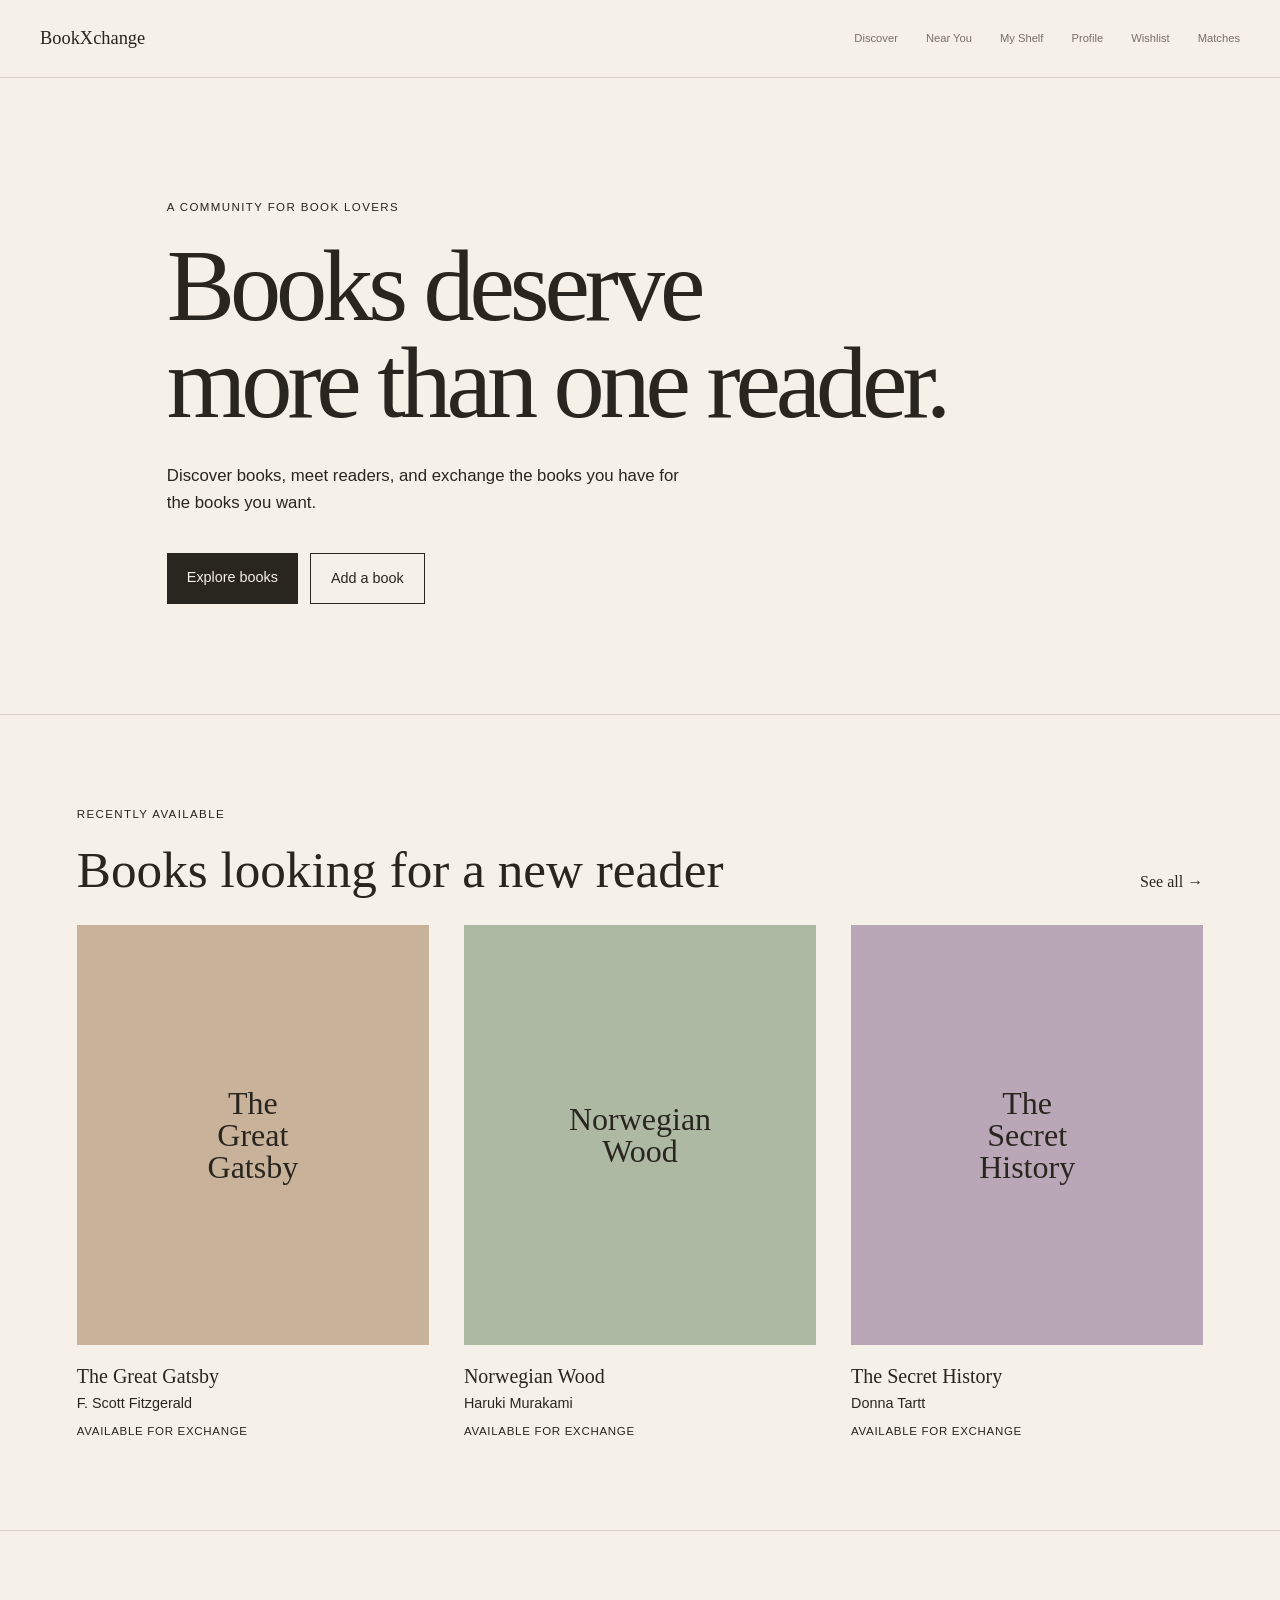
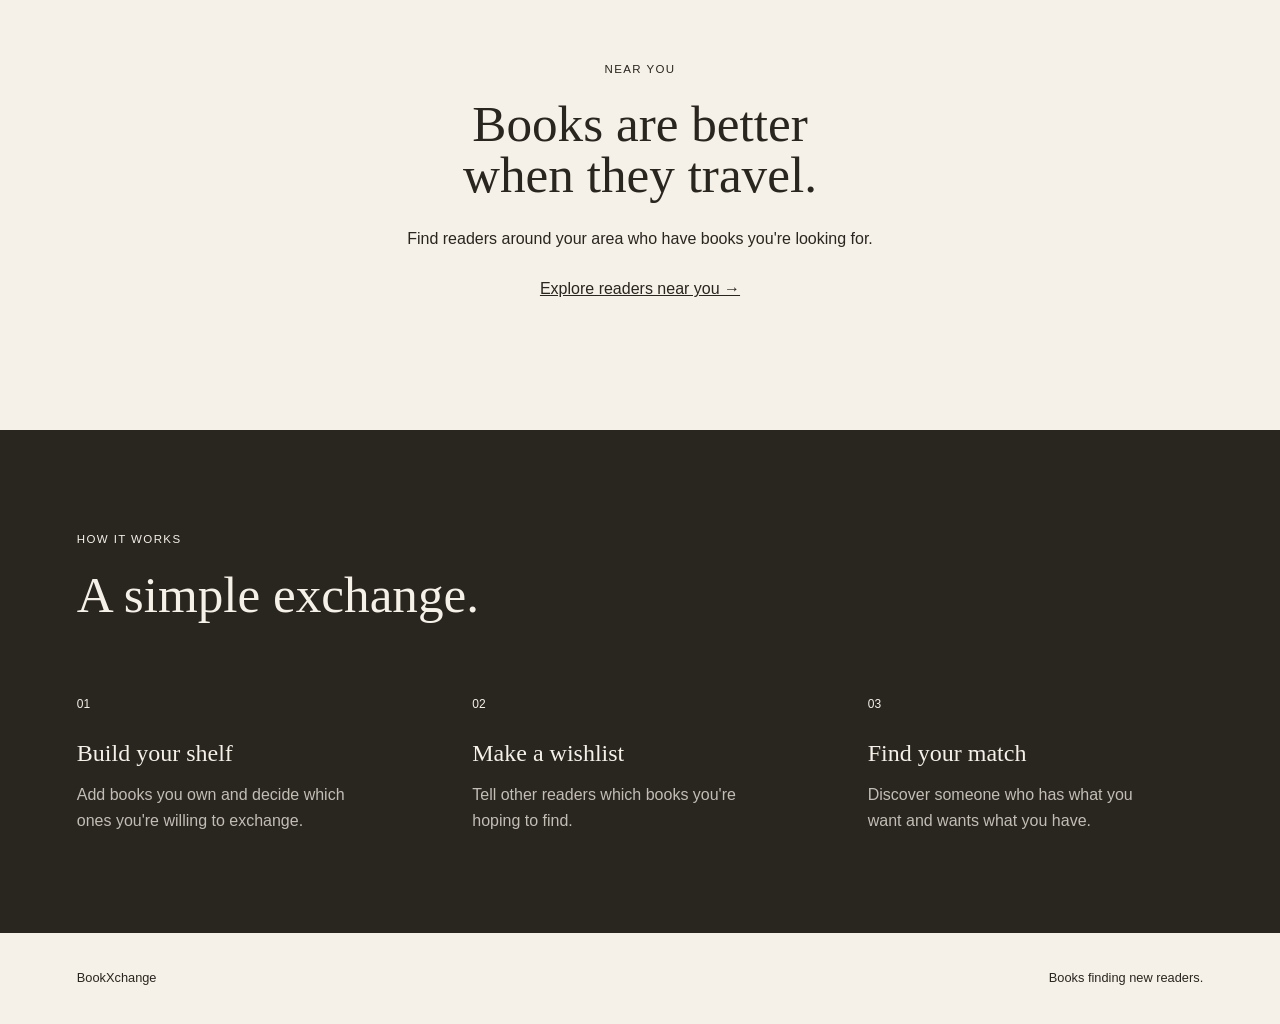
==== commit 3f01edae: "add navigation links; include Wishlist and Matches in the header across multiple pages" ====
--- a/index.html
+++ b/index.html
@@ -21,6 +21,8 @@
             <a href="near-you.html">Near You</a>
             <a href="shelf.html">My Shelf</a>
             <a href="profile.html">Profile</a>
+            <a href="wishlist.html">Wishlist</a>
+            <a href="matches.html">Matches</a>
         </nav>
 
     </header>
